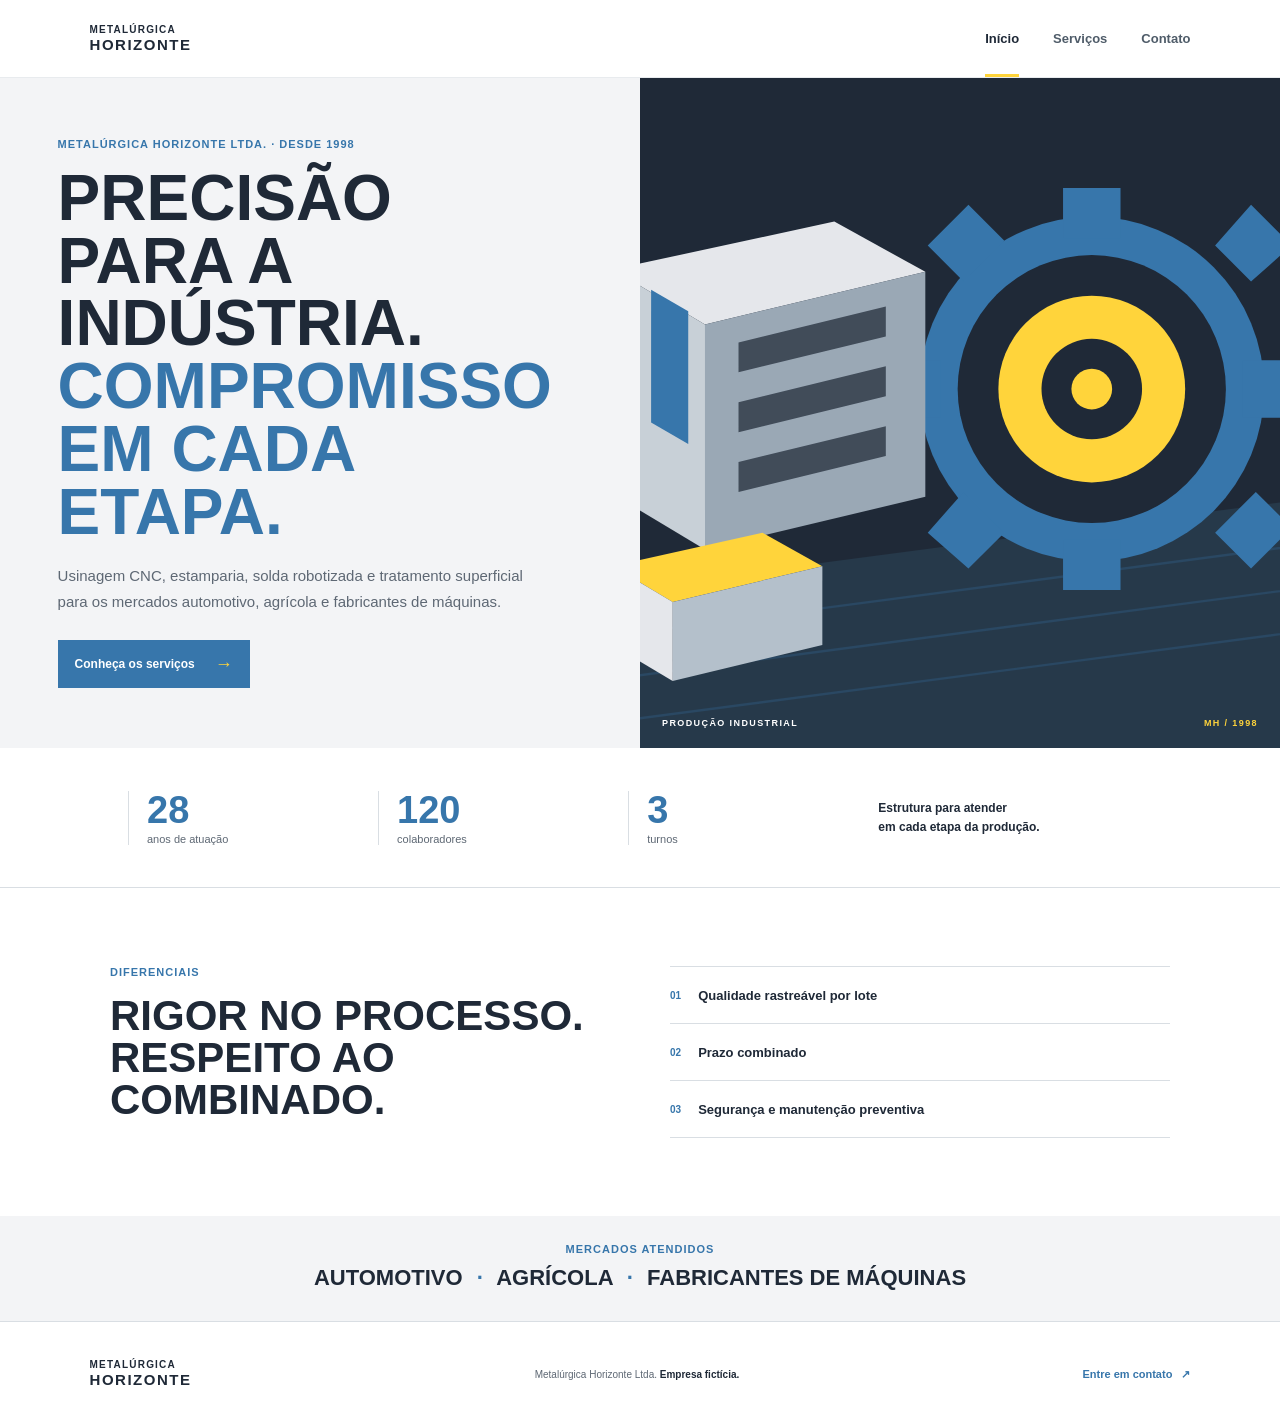
==== index.html @ 5f0c2018 "Build Metalúrgica Horizonte static site" ====
<!doctype html>
<html lang="pt-BR">
<head>
  <meta charset="utf-8">
  <meta name="viewport" content="width=device-width, initial-scale=1">
  <meta name="description" content="Metalúrgica Horizonte Ltda.: usinagem CNC, estamparia, solda robotizada e tratamento superficial desde 1998.">
  <title>Início | Metalúrgica Horizonte Ltda.</title>
  <link rel="stylesheet" href="styles.css">
</head>
<body>
  <header class="site-header">
    <a class="wordmark" href="index.html" aria-label="Metalúrgica Horizonte, início">METALÚRGICA <strong>HORIZONTE</strong></a>
    <nav aria-label="Navegação principal">
      <a href="index.html" aria-current="page">Início</a>
      <a href="servicos.html">Serviços</a>
      <a href="contato.html">Contato</a>
    </nav>
  </header>
  <main>
    <section class="home-hero">
      <div class="hero-copy">
        <p class="eyebrow">Metalúrgica Horizonte Ltda. <span>·</span> Desde 1998</p>
        <h1>Precisão para a indústria.<br><span>Compromisso em cada etapa.</span></h1>
        <p>Usinagem CNC, estamparia, solda robotizada e tratamento superficial para os mercados automotivo, agrícola e fabricantes de máquinas.</p>
        <a class="button" href="servicos.html">Conheça os serviços <span aria-hidden="true">→</span></a>
      </div>
      <div class="hero-art">
        <img src="industria.svg" alt="Ilustração original de peças metálicas usinadas e uma engrenagem">
        <span class="art-label">PRODUÇÃO INDUSTRIAL <b>MH / 1998</b></span>
      </div>
    </section>
    <section class="numbers" aria-label="Metalúrgica Horizonte em números">
      <div><strong>28</strong><span>anos de atuação</span></div>
      <div><strong>120</strong><span>colaboradores</span></div>
      <div><strong>3</strong><span>turnos</span></div>
      <p>Estrutura para atender<br>em cada etapa da produção.</p>
    </section>
    <section class="home-details content-width">
      <div class="section-title"><p class="eyebrow">Diferenciais</p><h2>Rigor no processo.<br>Respeito ao combinado.</h2></div>
      <ul class="feature-list">
        <li><span>01</span>Qualidade rastreável por lote</li>
        <li><span>02</span>Prazo combinado</li>
        <li><span>03</span>Segurança e manutenção preventiva</li>
      </ul>
    </section>
    <section class="markets"><p class="eyebrow">Mercados atendidos</p><p>Automotivo <span>·</span> Agrícola <span>·</span> Fabricantes de máquinas</p></section>
  </main>
  <footer class="site-footer"><a class="wordmark" href="index.html">METALÚRGICA <strong>HORIZONTE</strong></a><p>Metalúrgica Horizonte Ltda. <strong>Empresa fictícia.</strong></p><a href="contato.html">Entre em contato <span aria-hidden="true">↗</span></a></footer>
</body>
</html>
---- styles.css ----
:root {
  --blue: #3776AB;
  --yellow: #FFD43B;
  --ink: #1F2937;
  --light: #F3F4F6;
  --white: #FFFFFF;
  --muted: #5E6874;
  --line: #D9DEE3;
  --display: "Arial Narrow", "Trebuchet MS", sans-serif;
  --body: "Trebuchet MS", Arial, sans-serif;
}
* { box-sizing: border-box; }
html { scroll-behavior: smooth; }
body { margin: 0; color: var(--ink); background: var(--white); font-family: var(--body); }
a { color: inherit; }
.site-header { min-height: 78px; padding: 0 7%; display: flex; align-items: center; justify-content: space-between; gap: 24px; border-bottom: 1px solid #E8EBEE; }
.wordmark { display: inline-flex; flex-direction: column; color: var(--ink); font-size: 10px; font-weight: 600; letter-spacing: 1.2px; line-height: 1.2; text-decoration: none; white-space: nowrap; }
.wordmark strong { font-size: 15px; letter-spacing: 1.5px; }
nav { display: flex; align-items: stretch; gap: 34px; align-self: stretch; }
nav a { display: inline-flex; align-items: center; position: relative; color: #4F5C69; font-size: 13px; font-weight: 600; text-decoration: none; }
nav a:hover, nav a[aria-current="page"] { color: var(--ink); }
nav a[aria-current="page"]::after { height: 3px; position: absolute; right: 0; bottom: 0; left: 0; background: var(--yellow); content: ""; }
.home-hero { min-height: 510px; display: grid; grid-template-columns: 1fr 1fr; background: var(--light); }
.hero-copy { max-width: 690px; align-self: center; justify-self: end; padding: 60px 9%; }
.eyebrow { margin: 0 0 17px; color: var(--blue); font-size: 11px; font-weight: 700; letter-spacing: 1px; text-transform: uppercase; }
h1, h2, h3 { margin-top: 0; font-family: var(--display); font-weight: 700; letter-spacing: 0; text-transform: uppercase; }
.hero-copy h1 { margin-bottom: 20px; font-size: clamp(43px, 5vw, 68px); line-height: .98; }
.hero-copy h1 span { color: var(--blue); }
.hero-copy > p:not(.eyebrow) { max-width: 480px; margin-bottom: 26px; color: var(--muted); font-size: 15px; line-height: 1.7; }
.button { min-height: 48px; display: inline-flex; align-items: center; gap: 20px; padding: 0 17px; color: var(--white); background: var(--blue); font-size: 12px; font-weight: 700; text-decoration: none; }
.button:hover { background: var(--ink); }
.button span { color: var(--yellow); font-size: 18px; }
.hero-art { min-height: 510px; position: relative; overflow: hidden; background: var(--ink); }
.hero-art img { width: 100%; height: 100%; position: absolute; inset: 0; object-fit: cover; }
.art-label { position: absolute; right: 22px; bottom: 20px; left: 22px; display: flex; justify-content: space-between; gap: 12px; color: var(--white); font-size: 9px; font-weight: 700; letter-spacing: 1.4px; }
.art-label b { color: var(--yellow); }
.numbers { min-height: 140px; padding: 25px 10%; display: grid; grid-template-columns: repeat(3, 1fr) 1.2fr; align-items: center; gap: 22px; border-bottom: 1px solid var(--line); }
.numbers div { display: flex; flex-direction: column; gap: 4px; padding-left: 18px; border-left: 1px solid var(--line); }
.numbers div strong { color: var(--blue); font: 700 38px/1 var(--display); }
.numbers div span { color: var(--muted); font-size: 11px; }
.numbers > p { margin: 0; color: var(--ink); font-size: 12px; font-weight: 600; line-height: 1.6; }
.content-width { width: min(1060px, 84%); margin: 0 auto; }
.home-details { padding-top: 78px; padding-bottom: 78px; display: grid; grid-template-columns: 1fr 1fr; gap: 60px; }
.section-title h2 { margin: 0; font-size: 42px; line-height: 1; }
.feature-list { margin: 0; padding: 0; list-style: none; border-top: 1px solid var(--line); }
.feature-list li { min-height: 57px; display: flex; align-items: center; gap: 17px; border-bottom: 1px solid var(--line); font-size: 13px; font-weight: 600; }
.feature-list li span { color: var(--blue); font-size: 10px; }
.markets { padding: 27px 8%; text-align: center; background: var(--light); }
.markets .eyebrow { margin-bottom: 8px; }
.markets > p:last-child { margin: 0; font: 700 22px/1.4 var(--display); text-transform: uppercase; }
.markets > p:last-child span { padding: 0 8px; color: var(--blue); }
.page-heading { min-height: 250px; padding: 58px 8%; display: flex; flex-direction: column; align-items: center; justify-content: center; text-align: center; background: var(--light); }
.page-heading h1 { margin: 0 0 12px; font-size: clamp(42px, 5vw, 62px); line-height: 1; }
.page-heading > p:last-child { max-width: 570px; margin: 0; color: var(--muted); font-size: 14px; line-height: 1.65; }
.services { padding-top: 64px; padding-bottom: 58px; }
.services > h2, .contact-info > h2, .faq > h2 { margin-bottom: 24px; font-size: 34px; }
.service-grid { display: grid; grid-template-columns: repeat(4, 1fr); border-top: 1px solid var(--line); border-bottom: 1px solid var(--line); }
.service-grid article { min-height: 155px; padding: 20px; border-right: 1px solid var(--line); }
.service-grid article:first-child { padding-left: 0; }
.service-grid article:last-child { border-right: 0; }
.service-grid article > span { color: var(--blue); font-size: 10px; font-weight: 700; }
.service-grid h3 { margin: 17px 0 8px; font-size: 22px; line-height: 1.05; }
.service-grid p { margin: 0; color: var(--muted); font-size: 11px; line-height: 1.5; }
.capacity { padding-top: 18px; padding-bottom: 72px; }
.capacity .section-title { margin-bottom: 22px; }
.capacity .section-title h2 { font-size: 36px; }
.table-scroll { overflow-x: auto; }
table { width: 100%; border-collapse: collapse; text-align: left; }
th, td { padding: 15px 18px; border-bottom: 1px solid var(--line); font-size: 12px; }
thead th { color: var(--white); background: var(--ink); font-size: 10px; letter-spacing: .5px; text-transform: uppercase; }
tbody th { font-weight: 700; }
tbody tr:nth-child(even) { background: var(--light); }
.table-note { margin: 12px 0 0; color: var(--muted); font-size: 10px; }
.service-note { padding: 24px 8%; color: var(--white); background: var(--blue); text-align: center; }
.service-note p { margin: 0; font-size: 13px; font-weight: 600; line-height: 1.7; }
.service-note span { padding: 0 7px; color: var(--yellow); }
.contact-layout { padding-top: 65px; padding-bottom: 85px; display: grid; grid-template-columns: 1fr 1fr; gap: 70px; }
.contact-info dl { margin: 0; display: grid; grid-template-columns: 1fr 1fr; gap: 22px 30px; }
.contact-info dl > div { padding-top: 12px; border-top: 1px solid var(--line); }
.contact-info dt { margin-bottom: 9px; color: var(--blue); font-size: 10px; font-weight: 700; letter-spacing: .7px; text-transform: uppercase; }
.contact-info dd { margin: 0; color: #485563; font-size: 12px; line-height: 1.75; overflow-wrap: anywhere; }
.contact-info dd a { color: var(--ink); text-decoration-color: var(--yellow); text-underline-offset: 3px; }
.faq { padding-left: 28px; border-left: 1px solid var(--line); }
.faq .eyebrow { margin-bottom: 10px; }
.faq > h2 { margin-bottom: 17px; }
.faq details { border-top: 1px solid var(--line); }
.faq details:last-child { border-bottom: 1px solid var(--line); }
.faq summary { padding: 14px 24px 14px 0; position: relative; cursor: pointer; font-size: 12px; font-weight: 700; list-style: none; }
.faq summary::-webkit-details-marker { display: none; }
.faq summary::after { position: absolute; top: 12px; right: 0; color: var(--blue); content: "+"; font-size: 17px; }
.faq details[open] summary::after { content: "−"; }
.faq details p { margin: -2px 25px 14px 0; color: var(--muted); font-size: 11px; line-height: 1.6; }
.site-footer { min-height: 105px; padding: 22px 7%; display: flex; align-items: center; justify-content: space-between; gap: 20px; border-top: 1px solid var(--line); }
.site-footer > p { margin: 0; color: var(--muted); font-size: 10px; }
.site-footer > p strong { color: var(--ink); }
.site-footer > a:last-child { color: var(--blue); font-size: 11px; font-weight: 700; text-decoration: none; white-space: nowrap; }
.site-footer > a:last-child span { padding-left: 6px; }
@media (max-width: 760px) {
  .site-header { min-height: 70px; padding: 0 5%; }
  nav { gap: 19px; }
  nav a { font-size: 12px; }
  .home-hero { grid-template-columns: 1fr; }
  .hero-copy { width: 100%; justify-self: stretch; padding: 55px 8% 42px; }
  .hero-copy h1 { font-size: clamp(45px, 11vw, 65px); }
  .hero-art { min-height: 340px; }
  .numbers { grid-template-columns: repeat(3, 1fr); padding: 22px 7%; gap: 14px; }
  .numbers > p { grid-column: 1 / -1; }
  .numbers div { padding-left: 11px; }
  .numbers div strong { font-size: 32px; }
  .content-width { width: 86%; }
  .home-details { padding-top: 55px; padding-bottom: 55px; grid-template-columns: 1fr; gap: 25px; }
  .section-title h2 { font-size: 36px; }
  .service-grid { grid-template-columns: 1fr 1fr; }
  .service-grid article { min-height: 130px; padding: 16px; border-bottom: 1px solid var(--line); }
  .service-grid article:first-child, .service-grid article:nth-child(3) { padding-left: 16px; }
  .service-grid article:nth-child(2) { border-right: 0; }
  .service-grid article:nth-child(3), .service-grid article:last-child { border-bottom: 0; }
  .service-grid h3 { margin-top: 12px; font-size: 20px; }
  .capacity .section-title h2 { font-size: 32px; }
  th, td { min-width: 125px; padding: 13px 12px; font-size: 11px; }
  .contact-layout { grid-template-columns: 1fr; gap: 38px; }
  .faq { padding: 25px 0 0; border-top: 1px solid var(--line); border-left: 0; }
  .site-footer { flex-wrap: wrap; }
  .site-footer > p { order: 3; width: 100%; }
}
@media (max-width: 420px) {
  .site-header { gap: 12px; }
  .wordmark { font-size: 8px; }
  .wordmark strong { font-size: 12px; }
  nav { gap: 12px; }
  nav a { font-size: 10px; }
  .contact-info dl { grid-template-columns: 1fr; gap: 16px; }
  .markets > p:last-child { font-size: 18px; }
}
@media (prefers-reduced-motion: reduce) {
  *, *::before, *::after { scroll-behavior: auto !important; }
}
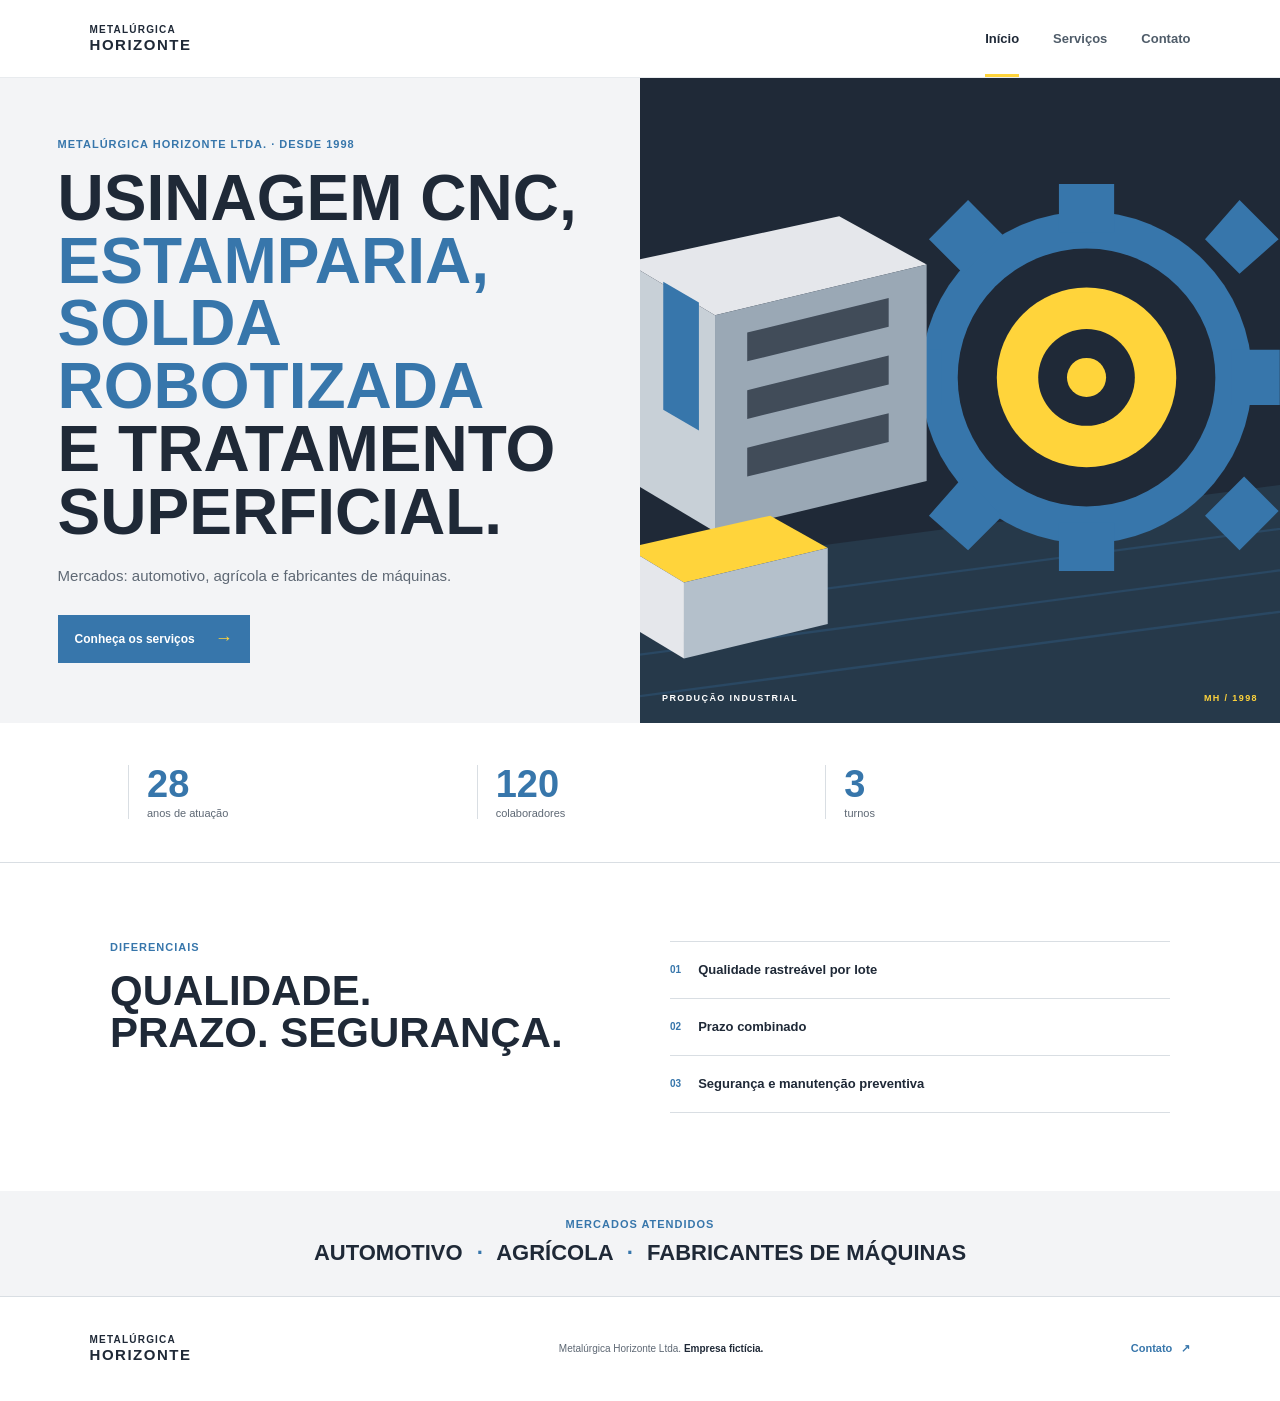
==== commit 2a3a92f8: "Use only official company information" ====
--- a/index.html
+++ b/index.html
@@ -20,8 +20,8 @@
     <section class="home-hero">
       <div class="hero-copy">
         <p class="eyebrow">Metalúrgica Horizonte Ltda. <span>·</span> Desde 1998</p>
-        <h1>Precisão para a indústria.<br><span>Compromisso em cada etapa.</span></h1>
-        <p>Usinagem CNC, estamparia, solda robotizada e tratamento superficial para os mercados automotivo, agrícola e fabricantes de máquinas.</p>
+        <h1>Usinagem CNC,<br><span>estamparia, solda robotizada</span><br>e tratamento superficial.</h1>
+        <p>Mercados: automotivo, agrícola e fabricantes de máquinas.</p>
         <a class="button" href="servicos.html">Conheça os serviços <span aria-hidden="true">→</span></a>
       </div>
       <div class="hero-art">
@@ -33,10 +33,9 @@
       <div><strong>28</strong><span>anos de atuação</span></div>
       <div><strong>120</strong><span>colaboradores</span></div>
       <div><strong>3</strong><span>turnos</span></div>
-      <p>Estrutura para atender<br>em cada etapa da produção.</p>
     </section>
     <section class="home-details content-width">
-      <div class="section-title"><p class="eyebrow">Diferenciais</p><h2>Rigor no processo.<br>Respeito ao combinado.</h2></div>
+      <div class="section-title"><p class="eyebrow">Diferenciais</p><h2>Qualidade.<br>Prazo. Segurança.</h2></div>
       <ul class="feature-list">
         <li><span>01</span>Qualidade rastreável por lote</li>
         <li><span>02</span>Prazo combinado</li>
@@ -45,6 +44,6 @@
     </section>
     <section class="markets"><p class="eyebrow">Mercados atendidos</p><p>Automotivo <span>·</span> Agrícola <span>·</span> Fabricantes de máquinas</p></section>
   </main>
-  <footer class="site-footer"><a class="wordmark" href="index.html">METALÚRGICA <strong>HORIZONTE</strong></a><p>Metalúrgica Horizonte Ltda. <strong>Empresa fictícia.</strong></p><a href="contato.html">Entre em contato <span aria-hidden="true">↗</span></a></footer>
+  <footer class="site-footer"><a class="wordmark" href="index.html">METALÚRGICA <strong>HORIZONTE</strong></a><p>Metalúrgica Horizonte Ltda. <strong>Empresa fictícia.</strong></p><a href="contato.html">Contato <span aria-hidden="true">↗</span></a></footer>
 </body>
 </html>
--- a/styles.css
+++ b/styles.css
@@ -34,11 +34,10 @@
 .hero-art img { width: 100%; height: 100%; position: absolute; inset: 0; object-fit: cover; }
 .art-label { position: absolute; right: 22px; bottom: 20px; left: 22px; display: flex; justify-content: space-between; gap: 12px; color: var(--white); font-size: 9px; font-weight: 700; letter-spacing: 1.4px; }
 .art-label b { color: var(--yellow); }
-.numbers { min-height: 140px; padding: 25px 10%; display: grid; grid-template-columns: repeat(3, 1fr) 1.2fr; align-items: center; gap: 22px; border-bottom: 1px solid var(--line); }
+.numbers { min-height: 140px; padding: 25px 10%; display: grid; grid-template-columns: repeat(3, 1fr); align-items: center; gap: 22px; border-bottom: 1px solid var(--line); }
 .numbers div { display: flex; flex-direction: column; gap: 4px; padding-left: 18px; border-left: 1px solid var(--line); }
 .numbers div strong { color: var(--blue); font: 700 38px/1 var(--display); }
 .numbers div span { color: var(--muted); font-size: 11px; }
-.numbers > p { margin: 0; color: var(--ink); font-size: 12px; font-weight: 600; line-height: 1.6; }
 .content-width { width: min(1060px, 84%); margin: 0 auto; }
 .home-details { padding-top: 78px; padding-bottom: 78px; display: grid; grid-template-columns: 1fr 1fr; gap: 60px; }
 .section-title h2 { margin: 0; font-size: 42px; line-height: 1; }
@@ -104,7 +103,6 @@
   .hero-copy h1 { font-size: clamp(45px, 11vw, 65px); }
   .hero-art { min-height: 340px; }
   .numbers { grid-template-columns: repeat(3, 1fr); padding: 22px 7%; gap: 14px; }
-  .numbers > p { grid-column: 1 / -1; }
   .numbers div { padding-left: 11px; }
   .numbers div strong { font-size: 32px; }
   .content-width { width: 86%; }
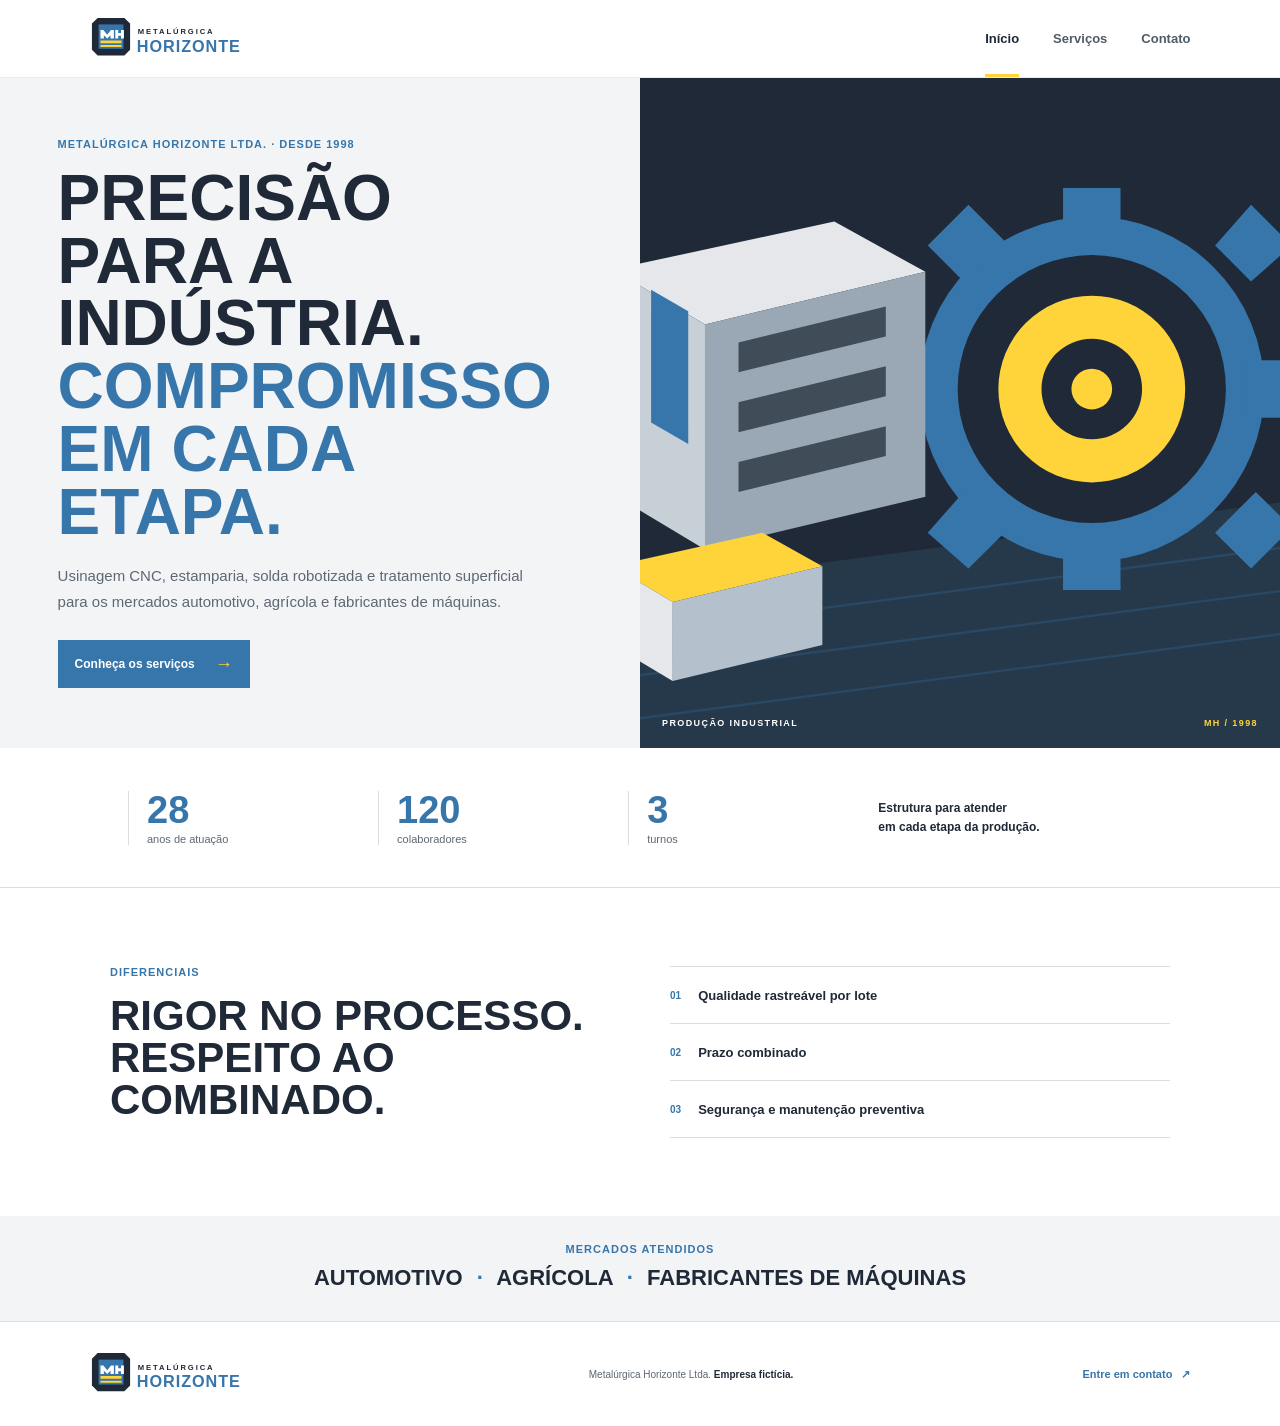
==== commit 881c9d29: "primeiro commit" ====
--- a/index.html
+++ b/index.html
@@ -5,11 +5,12 @@
   <meta name="viewport" content="width=device-width, initial-scale=1">
   <meta name="description" content="Metalúrgica Horizonte Ltda.: usinagem CNC, estamparia, solda robotizada e tratamento superficial desde 1998.">
   <title>Início | Metalúrgica Horizonte Ltda.</title>
+  <link rel="icon" href="favicon.svg" type="image/svg+xml">
   <link rel="stylesheet" href="styles.css">
 </head>
 <body>
   <header class="site-header">
-    <a class="wordmark" href="index.html" aria-label="Metalúrgica Horizonte, início">METALÚRGICA <strong>HORIZONTE</strong></a>
+    <a class="wordmark" href="index.html" aria-label="Metalúrgica Horizonte, início"><img src="logo.svg" alt="Metalúrgica Horizonte"></a>
     <nav aria-label="Navegação principal">
       <a href="index.html" aria-current="page">Início</a>
       <a href="servicos.html">Serviços</a>
@@ -20,8 +21,8 @@
     <section class="home-hero">
       <div class="hero-copy">
         <p class="eyebrow">Metalúrgica Horizonte Ltda. <span>·</span> Desde 1998</p>
-        <h1>Usinagem CNC,<br><span>estamparia, solda robotizada</span><br>e tratamento superficial.</h1>
-        <p>Mercados: automotivo, agrícola e fabricantes de máquinas.</p>
+        <h1>Precisão para a indústria.<br><span>Compromisso em cada etapa.</span></h1>
+        <p>Usinagem CNC, estamparia, solda robotizada e tratamento superficial para os mercados automotivo, agrícola e fabricantes de máquinas.</p>
         <a class="button" href="servicos.html">Conheça os serviços <span aria-hidden="true">→</span></a>
       </div>
       <div class="hero-art">
@@ -33,9 +34,10 @@
       <div><strong>28</strong><span>anos de atuação</span></div>
       <div><strong>120</strong><span>colaboradores</span></div>
       <div><strong>3</strong><span>turnos</span></div>
+      <p>Estrutura para atender<br>em cada etapa da produção.</p>
     </section>
     <section class="home-details content-width">
-      <div class="section-title"><p class="eyebrow">Diferenciais</p><h2>Qualidade.<br>Prazo. Segurança.</h2></div>
+      <div class="section-title"><p class="eyebrow">Diferenciais</p><h2>Rigor no processo.<br>Respeito ao combinado.</h2></div>
       <ul class="feature-list">
         <li><span>01</span>Qualidade rastreável por lote</li>
         <li><span>02</span>Prazo combinado</li>
@@ -44,6 +46,6 @@
     </section>
     <section class="markets"><p class="eyebrow">Mercados atendidos</p><p>Automotivo <span>·</span> Agrícola <span>·</span> Fabricantes de máquinas</p></section>
   </main>
-  <footer class="site-footer"><a class="wordmark" href="index.html">METALÚRGICA <strong>HORIZONTE</strong></a><p>Metalúrgica Horizonte Ltda. <strong>Empresa fictícia.</strong></p><a href="contato.html">Contato <span aria-hidden="true">↗</span></a></footer>
+  <footer class="site-footer"><a class="wordmark" href="index.html" aria-label="Metalúrgica Horizonte, início"><img src="logo.svg" alt="Metalúrgica Horizonte"></a><p>Metalúrgica Horizonte Ltda. <strong>Empresa fictícia.</strong></p><a href="contato.html">Entre em contato <span aria-hidden="true">↗</span></a></footer>
 </body>
 </html>
--- a/styles.css
+++ b/styles.css
@@ -14,8 +14,8 @@
 body { margin: 0; color: var(--ink); background: var(--white); font-family: var(--body); }
 a { color: inherit; }
 .site-header { min-height: 78px; padding: 0 7%; display: flex; align-items: center; justify-content: space-between; gap: 24px; border-bottom: 1px solid #E8EBEE; }
-.wordmark { display: inline-flex; flex-direction: column; color: var(--ink); font-size: 10px; font-weight: 600; letter-spacing: 1.2px; line-height: 1.2; text-decoration: none; white-space: nowrap; }
-.wordmark strong { font-size: 15px; letter-spacing: 1.5px; }
+.wordmark { width: 210px; display: inline-flex; flex: 0 0 auto; text-decoration: none; }
+.wordmark img { width: 100%; height: auto; display: block; }
 nav { display: flex; align-items: stretch; gap: 34px; align-self: stretch; }
 nav a { display: inline-flex; align-items: center; position: relative; color: #4F5C69; font-size: 13px; font-weight: 600; text-decoration: none; }
 nav a:hover, nav a[aria-current="page"] { color: var(--ink); }
@@ -34,10 +34,11 @@
 .hero-art img { width: 100%; height: 100%; position: absolute; inset: 0; object-fit: cover; }
 .art-label { position: absolute; right: 22px; bottom: 20px; left: 22px; display: flex; justify-content: space-between; gap: 12px; color: var(--white); font-size: 9px; font-weight: 700; letter-spacing: 1.4px; }
 .art-label b { color: var(--yellow); }
-.numbers { min-height: 140px; padding: 25px 10%; display: grid; grid-template-columns: repeat(3, 1fr); align-items: center; gap: 22px; border-bottom: 1px solid var(--line); }
+.numbers { min-height: 140px; padding: 25px 10%; display: grid; grid-template-columns: repeat(3, 1fr) 1.2fr; align-items: center; gap: 22px; border-bottom: 1px solid var(--line); }
 .numbers div { display: flex; flex-direction: column; gap: 4px; padding-left: 18px; border-left: 1px solid var(--line); }
 .numbers div strong { color: var(--blue); font: 700 38px/1 var(--display); }
 .numbers div span { color: var(--muted); font-size: 11px; }
+.numbers > p { margin: 0; color: var(--ink); font-size: 12px; font-weight: 600; line-height: 1.6; }
 .content-width { width: min(1060px, 84%); margin: 0 auto; }
 .home-details { padding-top: 78px; padding-bottom: 78px; display: grid; grid-template-columns: 1fr 1fr; gap: 60px; }
 .section-title h2 { margin: 0; font-size: 42px; line-height: 1; }
@@ -103,6 +104,7 @@
   .hero-copy h1 { font-size: clamp(45px, 11vw, 65px); }
   .hero-art { min-height: 340px; }
   .numbers { grid-template-columns: repeat(3, 1fr); padding: 22px 7%; gap: 14px; }
+  .numbers > p { grid-column: 1 / -1; }
   .numbers div { padding-left: 11px; }
   .numbers div strong { font-size: 32px; }
   .content-width { width: 86%; }
@@ -123,8 +125,7 @@
 }
 @media (max-width: 420px) {
   .site-header { gap: 12px; }
-  .wordmark { font-size: 8px; }
-  .wordmark strong { font-size: 12px; }
+  .wordmark { width: 165px; }
   nav { gap: 12px; }
   nav a { font-size: 10px; }
   .contact-info dl { grid-template-columns: 1fr; gap: 16px; }
